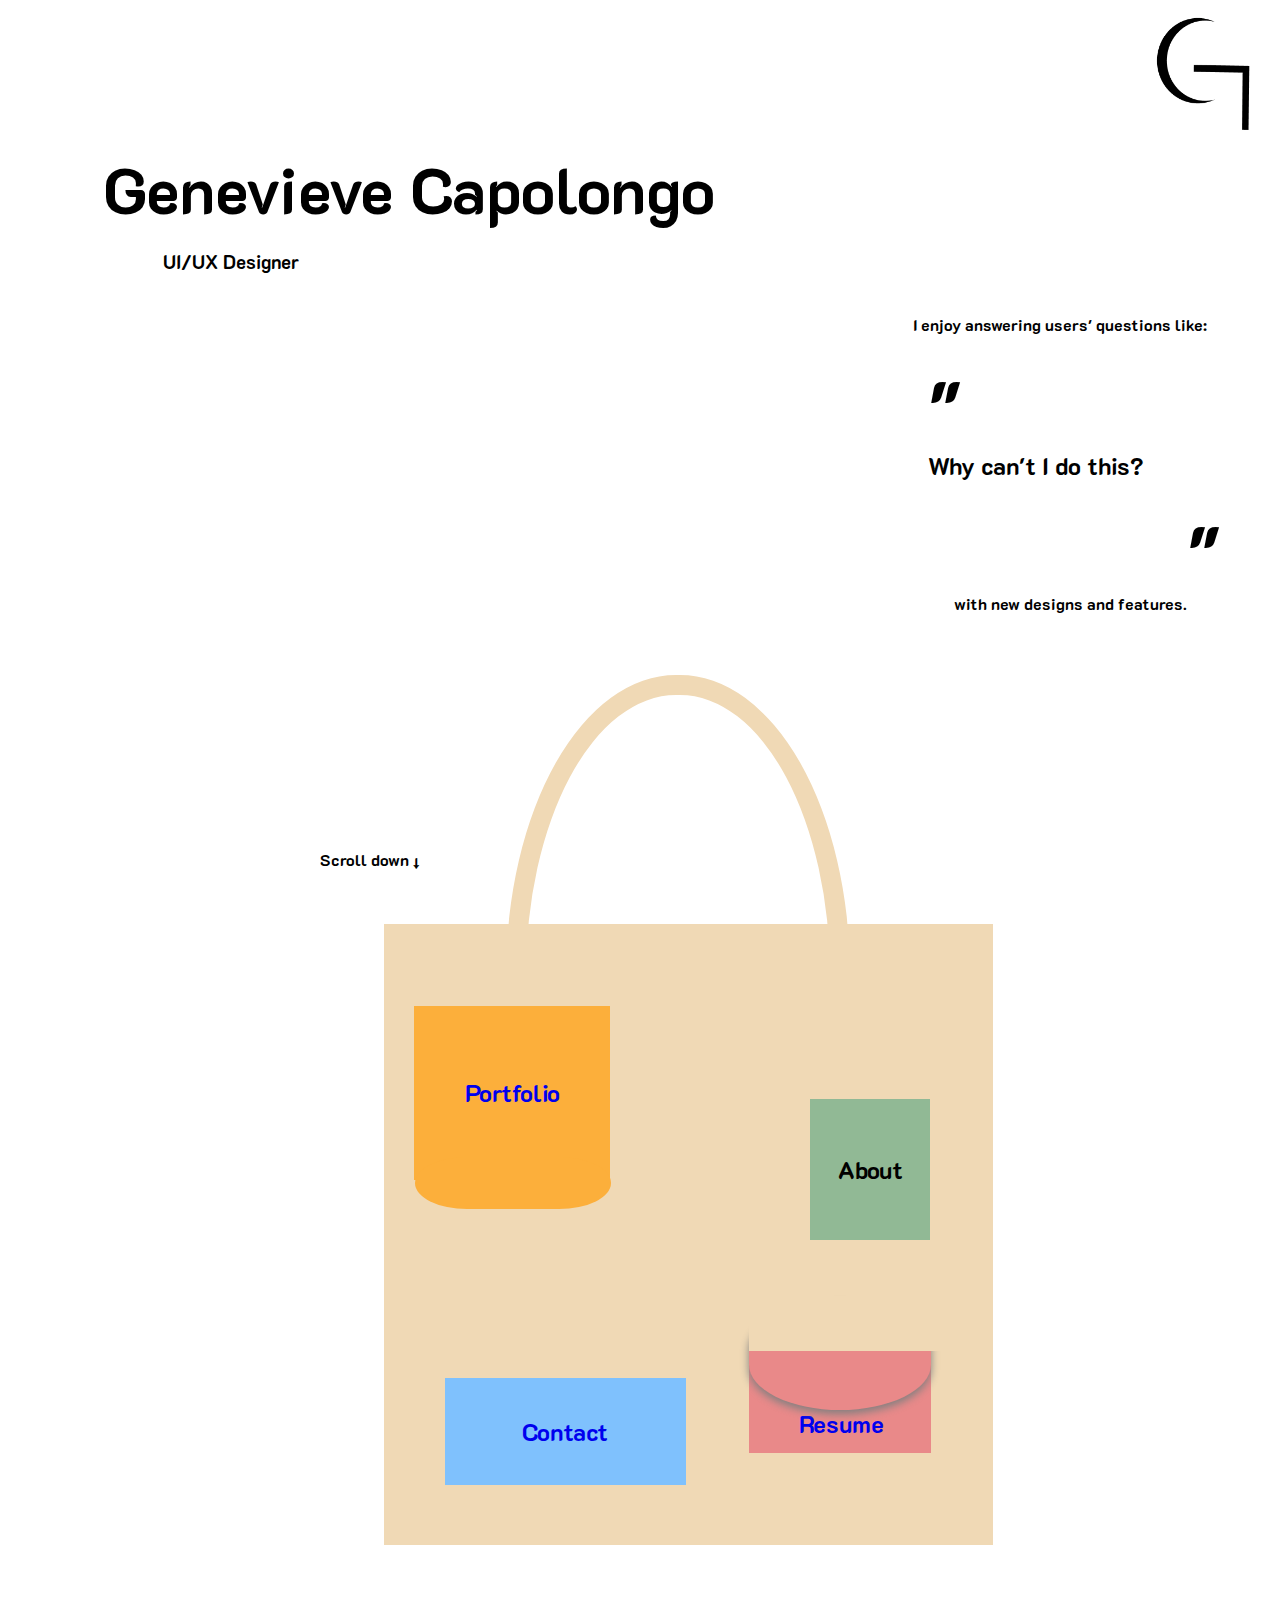
==== index.html @ e8c4a382 "initial commit" ====
<!DOCTYPE html>
<html>
<head>
    <title>Genevieve UX Portfolio</title>
    <link href="styles/style.css" rel="stylesheet" type="text/css">
    <link rel="preconnect" href="https://fonts.googleapis.com">
    <link rel="preconnect" href="https://fonts.gstatic.com" crossorigin>
    <link href="https://fonts.googleapis.com/css2?family=K2D:wght@100&family=Raleway:wght@100&display=swap" rel="stylesheet">
</head>
<body id="all">
    <img src="images/Logo.png" width="113" height="131">
    <br>
    <div id="header">
        <h1 id="name">Genevieve Capolongo</h1>
        <br>
        <h3 id="title">UI/UX Designer</h3>
    </div>
    <section id="quote">
        <h4 id="beginning">I enjoy answering users' questions like: </h4>
        <h1 class="quotation">"</h1>
        <h2 id="why">Why can't I do this?</h2>
        <h1 class="quotation" id="qRight">"</h1>
        <br>
        <h4 id="end">with new designs and features.</h4>
    </section>
    <h4 id="scroll">Scroll down &#8595;</h4>
    <section id="tote">
        <div id="handle"></div>
        <div id="body">
            <a href="portfolio.html">
                <div id="pPocket">
                    <h2 id="pPocket1">Portfolio</h2>
                    <div id="pPocket2"></div>
                </div>
            </a>
            <h2 id="aPocket">About</h2>
            <a href="resume.html">
                <h2 id="cPocket">Contact</h2>
                <div id="rPocket">
                    <div id="rPocket1"></div>
                    <h2 id="rPocket2">Resume</h2>
                    <div id="rPocket4"></div>
                    <div id="rPocket3"></div>
                </div>
            </a>
        </div>
    </section>
</body>
---- styles/style.css ----
#all {
    font-family: 'K2D';
}

img {
    float: right;
    margin-right: 10px;
}

#header {
    padding-left: 95px;
}

#name {
    font-size: 64px;
    position: relative;
    padding-top: 75px;
}

#title {
    margin-top: -45px;
    padding-left: 60px;
}

#quote {
    float: right;
    padding-right: 50px;
}

.quotation {
    font-size: 84px;
    margin: 0px;
}

#qRight {
    float: right;
}

#why {
    margin-top: -15px;
}

#beginning {
    padding-right: 15px;
    margin-left: -15px;
}

#end {
    padding-top: 50px;
    float: right;
}

#scroll {
    position: absolute;
    top: 92%;
    left: 25%;
}

#tote {
    position: absolute;
    top: 75%;
    left: 30%;
    width: 609px;
    height: 984px;
    padding-bottom: 10px;
}

#body {
    width: 609px;
    height: 621px;
    background-color: #F0D9B5;
    position: absolute;
    top: 25%;
}

#handle {
    width: 304px;
    height: 587px;
    border: 20px solid #F0D9B5;
    border-radius: 170px / 300px;
    position: absolute;
    top: 0%;
    left: 20%;
}

#pPocket {
    position: absolute;
    top: 10%;
    left: 5%;
    cursor: pointer;
}

#pPocket1 {
    background-color: #FCAF3B;
    width: 196px;
    height: 174px;
    display: flex;
    align-items: center;
    justify-content: center;
}

#pPocket2 {
    background-color: #FCAF3B;
    width: 196px;
    height: 52px; 
    border-radius: 200px / 100px;
    position: absolute;
    left: 0.2%;
    top: 80%;
}

#aPocket {
    background-color: #91B995;
    width: 120px;
    height: 141px;
    display: flex;
    align-items: center;
    justify-content: center;
    position: absolute;
    top: 25%;
    left: 70%;
    cursor: pointer;
}

#cPocket {
    background-color: #7FC1FD;
    width: 241px;
    height: 107px;
    display: flex;
    align-items: center;
    justify-content: center;
    position: absolute;
    top: 70%;
    left: 10%;
    cursor: pointer;
}

#rPocket {
    height: 115px;
    position: absolute;
    top: 60%;
    left: 60%;
    cursor: pointer;
}


#rPocket1 {
    background-color: #E98989;
    width: 182px;
    height: 111px;
    position: absolute;
    top: 40%;
}

#rPocket2 {
    position: absolute;
    top: 80%;
    padding-left: 50px;
}

#rPocket3 {
    background-color: #E98989;
    filter: drop-shadow(0px 4px 4px grey);
    width: 182px; 
    height: 109px;
    border-radius: 200px / 100px;
    position: absolute;
    top: 4%;
}

#rPocket4 {
    background-color: #F0D9B5;
    width: 200px;
    height: 55px;
    top: 0%;
    position: absolute;
    z-index: 1;
}

@media only screen and (max-width: 1000px) {
    #name {
        font-size: 32px;
    }

    #title {
        font-size: 12px;
    }

    #tote {
        width: 284px;
        height: 457px;
        position: absolute;
        top: 90%;
    }
    
    #body {
        width: 284px;
        height: 290px;
    }
    
    #handle {
        width: 142px;
        height: 289px;
        border: 10px solid #F0D9B5;
        border-radius: 170px / 300px;
    }
    
    #pPocket1 {
        width: 85px;
        height: 91px;
        font-size: 12px;
        display: flex;
        align-items: center;
        justify-content: center;
    }
    
    #pPocket2 {
        width: 82px;
        height: 24px;
    }
    
    #aPocket {
        width: 56px;
        height: 65px;
        font-size: 12px;
    }
    
    #cPocket {
        width: 102px;
        height: 41px;
        font-size: 12px;
    }

    #rPocket {
        height: 79px;
    }

    #rPocket1 {
        width: 85px;
        height: 52px;
    }

    #rPocket2 {
        font-size: 12px;
    }

    #rPocket3 {
        width: 85px; 
        height: 51px;
        border-radius: 200px / 100px;
    }

    #rPocket4 {
        width: 100px;
        height: 24px;
    }
}
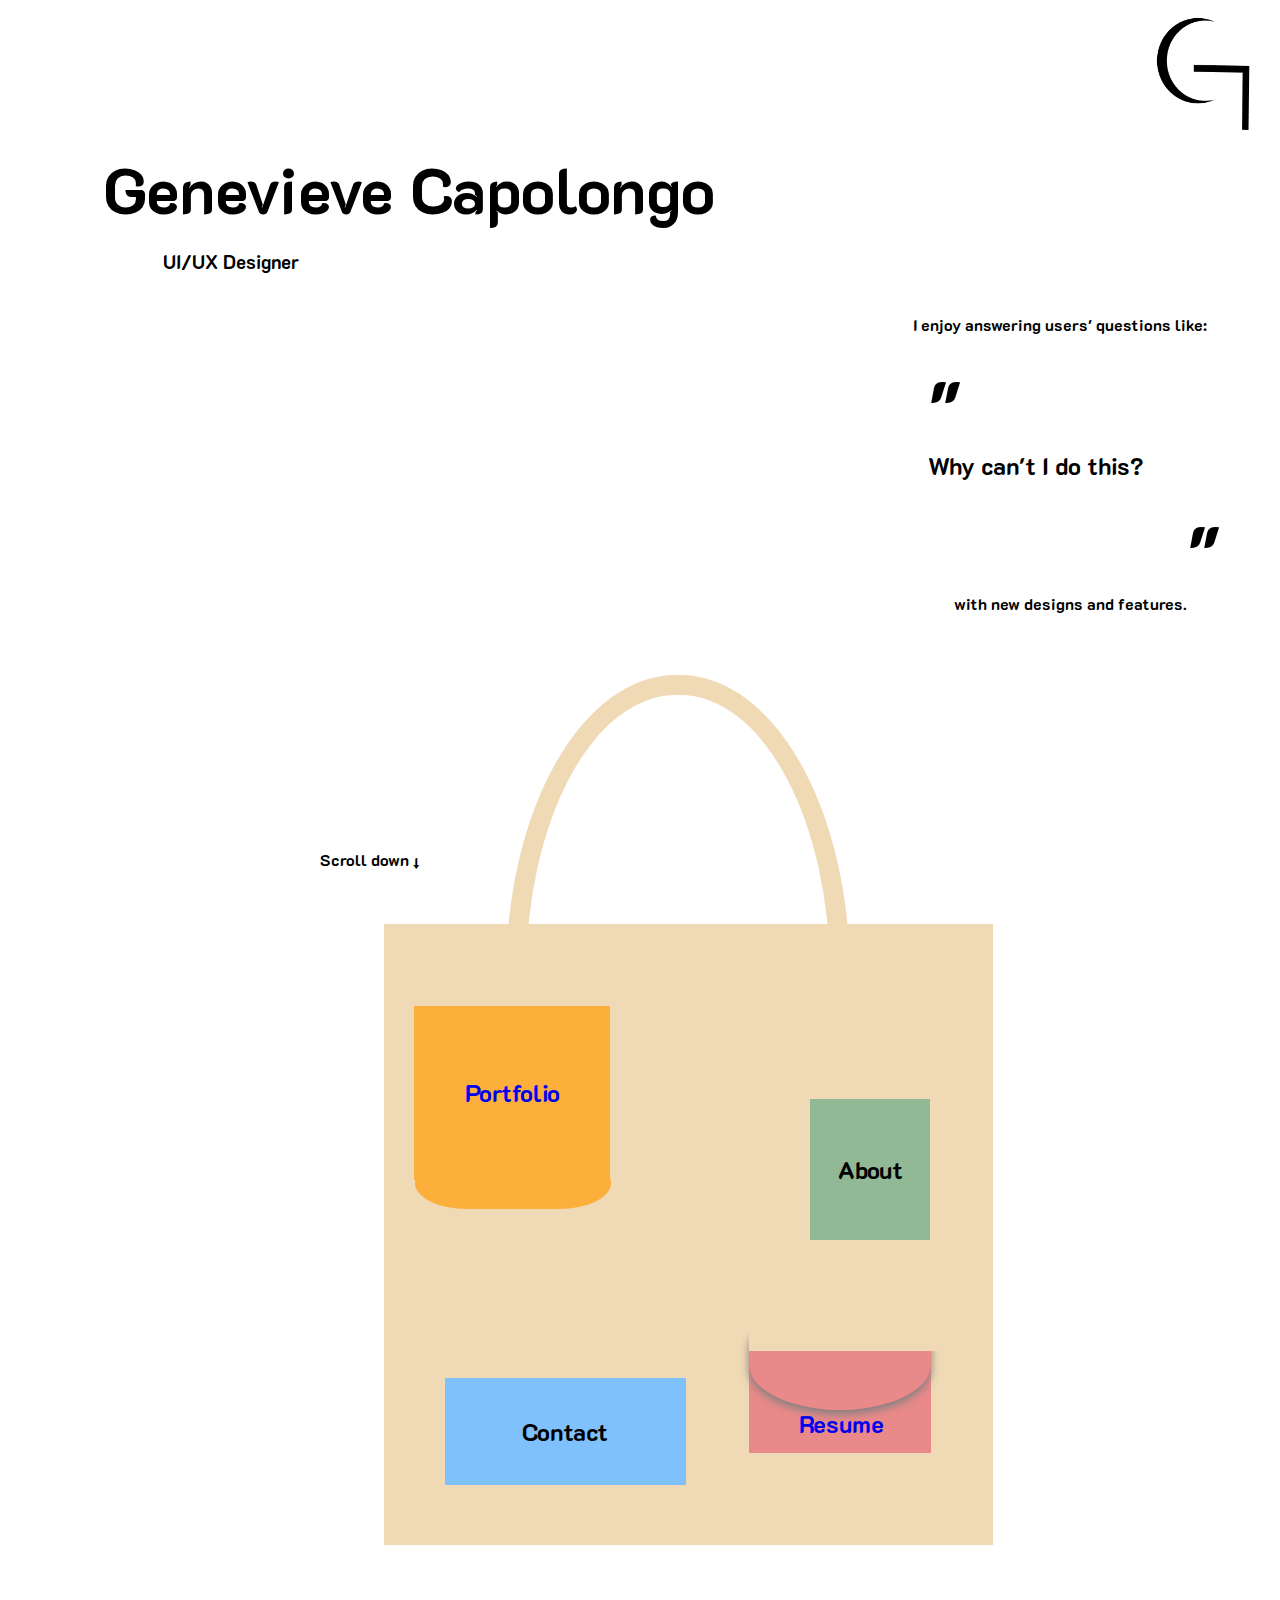
==== commit 30ad6ef5: "finished with JQuery" ====
--- a/index.html
+++ b/index.html
@@ -34,8 +34,8 @@
                 </div>
             </a>
             <h2 id="aPocket">About</h2>
+            <h2 id="cPocket">Contact</h2>
             <a href="resume.html">
-                <h2 id="cPocket">Contact</h2>
                 <div id="rPocket">
                     <div id="rPocket1"></div>
                     <h2 id="rPocket2">Resume</h2>
@@ -45,4 +45,7 @@
             </a>
         </div>
     </section>
-</body>+    <script src="https://ajax.googleapis.com/ajax/libs/jquery/3.4.1/jquery.min.js"></script>
+    <script src="js/index.js"></script>
+</body>
+</html>--- a/styles/style.css
+++ b/styles/style.css
@@ -178,6 +178,22 @@
 }
 
 @media only screen and (max-width: 1000px) {
+    .quotation {
+        font-size: 64px;
+    }
+
+    #why {
+        font-size: 16px;
+    }
+
+    #beginning {
+        font-size: 12px;
+    }
+
+    #end {
+        font-size: 12px;
+    }
+
     #name {
         font-size: 32px;
     }
@@ -242,6 +258,9 @@
 
     #rPocket2 {
         font-size: 12px;
+        position: absolute;
+        top: 65%;
+        padding-left: 25px;
     }
 
     #rPocket3 {
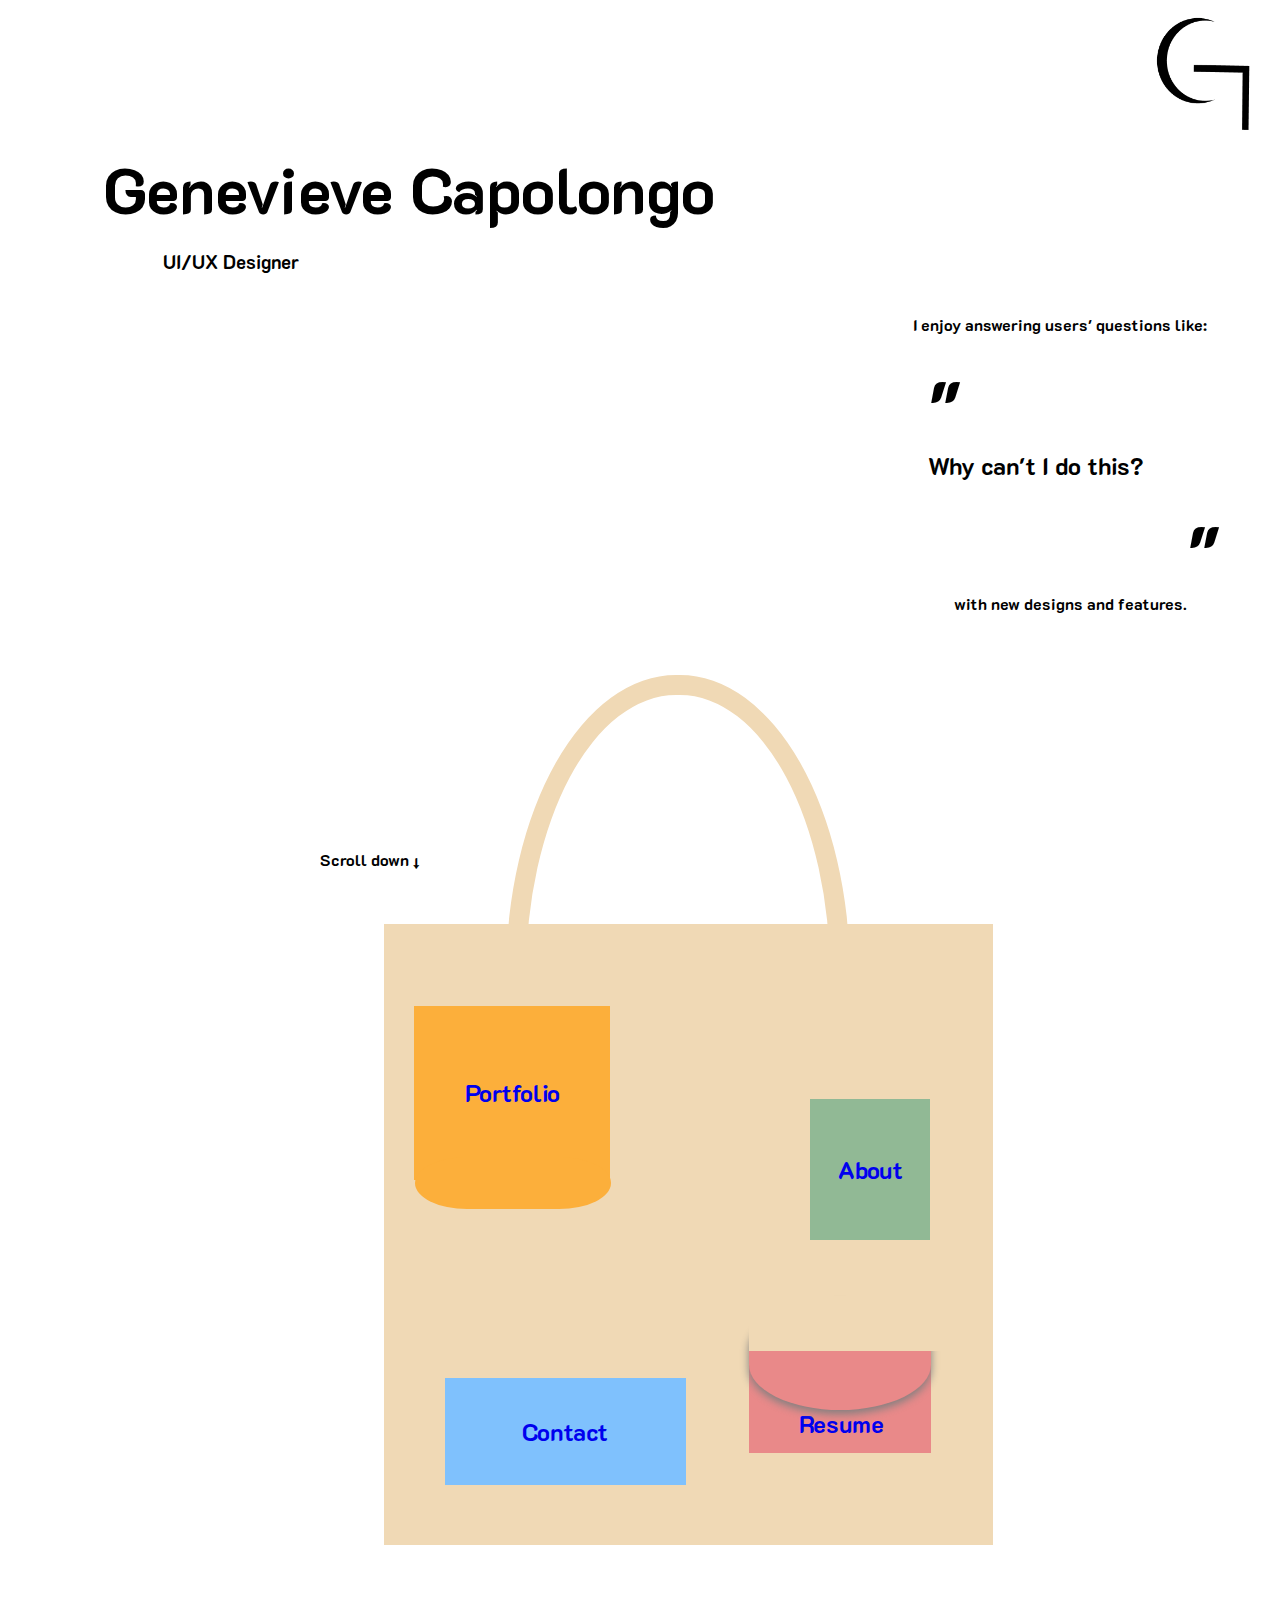
==== commit 88ab95d6: "finished" ====
--- a/index.html
+++ b/index.html
@@ -33,8 +33,12 @@
                     <div id="pPocket2"></div>
                 </div>
             </a>
-            <h2 id="aPocket">About</h2>
-            <h2 id="cPocket">Contact</h2>
+            <a href="about.html">
+                <h2 id="aPocket">About</h2>
+            </a>
+            <a href="contact.html">
+                <h2 id="cPocket">Contact</h2>
+            </a>
             <a href="resume.html">
                 <div id="rPocket">
                     <div id="rPocket1"></div>
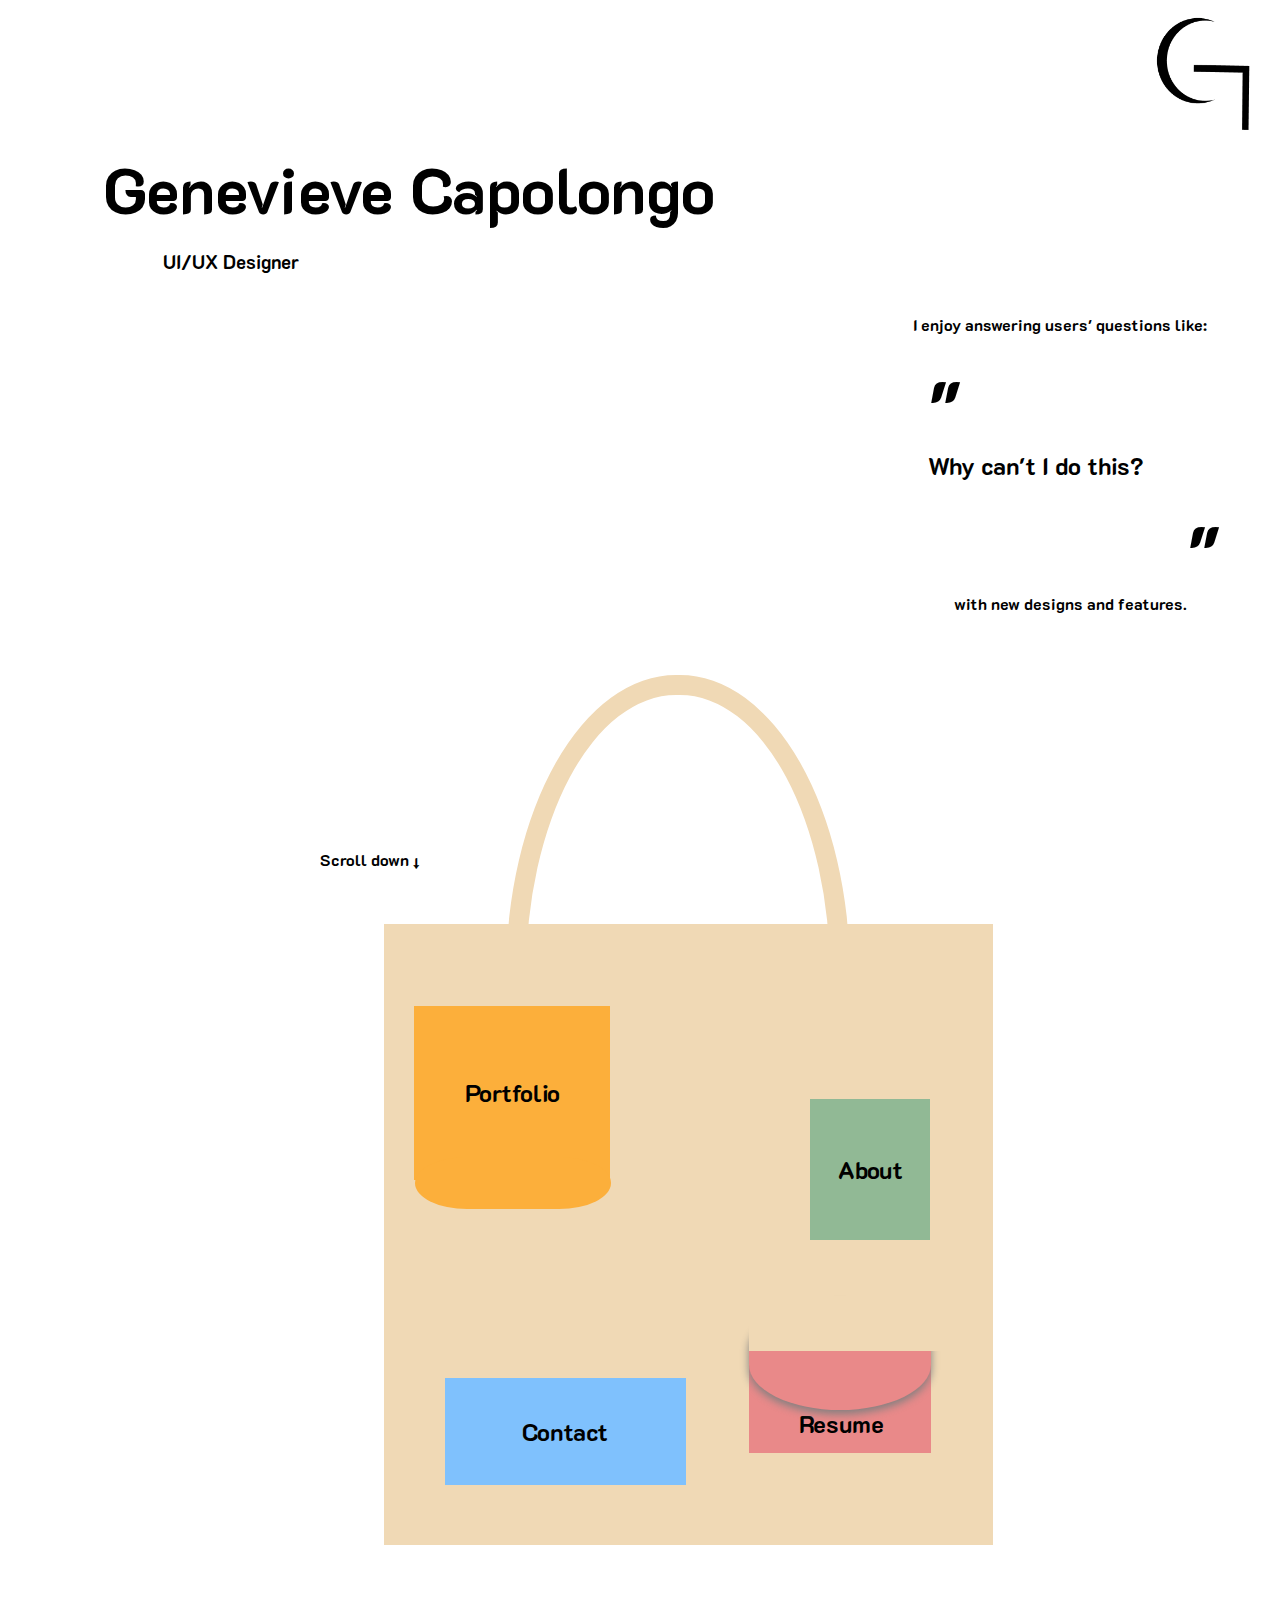
==== commit 167a84a6: "adding metrix" ====
--- a/index.html
+++ b/index.html
@@ -6,6 +6,18 @@
     <link rel="preconnect" href="https://fonts.googleapis.com">
     <link rel="preconnect" href="https://fonts.gstatic.com" crossorigin>
     <link href="https://fonts.googleapis.com/css2?family=K2D:wght@100&family=Raleway:wght@100&display=swap" rel="stylesheet">
+
+    <!-- Hotjar Tracking Code for https://genevievecap.github.io/UX_UI_HW_19/ -->
+    <script>
+        (function(h,o,t,j,a,r){
+            h.hj=h.hj||function(){(h.hj.q=h.hj.q||[]).push(arguments)};
+            h._hjSettings={hjid:3100855,hjsv:6};
+            a=o.getElementsByTagName('head')[0];
+            r=o.createElement('script');r.async=1;
+            r.src=t+h._hjSettings.hjid+j+h._hjSettings.hjsv;
+            a.appendChild(r);
+        })(window,document,'https://static.hotjar.com/c/hotjar-','.js?sv=');
+    </script>
 </head>
 <body id="all">
     <img src="images/Logo.png" width="113" height="131">
--- a/styles/style.css
+++ b/styles/style.css
@@ -1,5 +1,9 @@
 #all {
     font-family: 'K2D';
+}
+
+a {
+    color: black;;
 }
 
 img {
